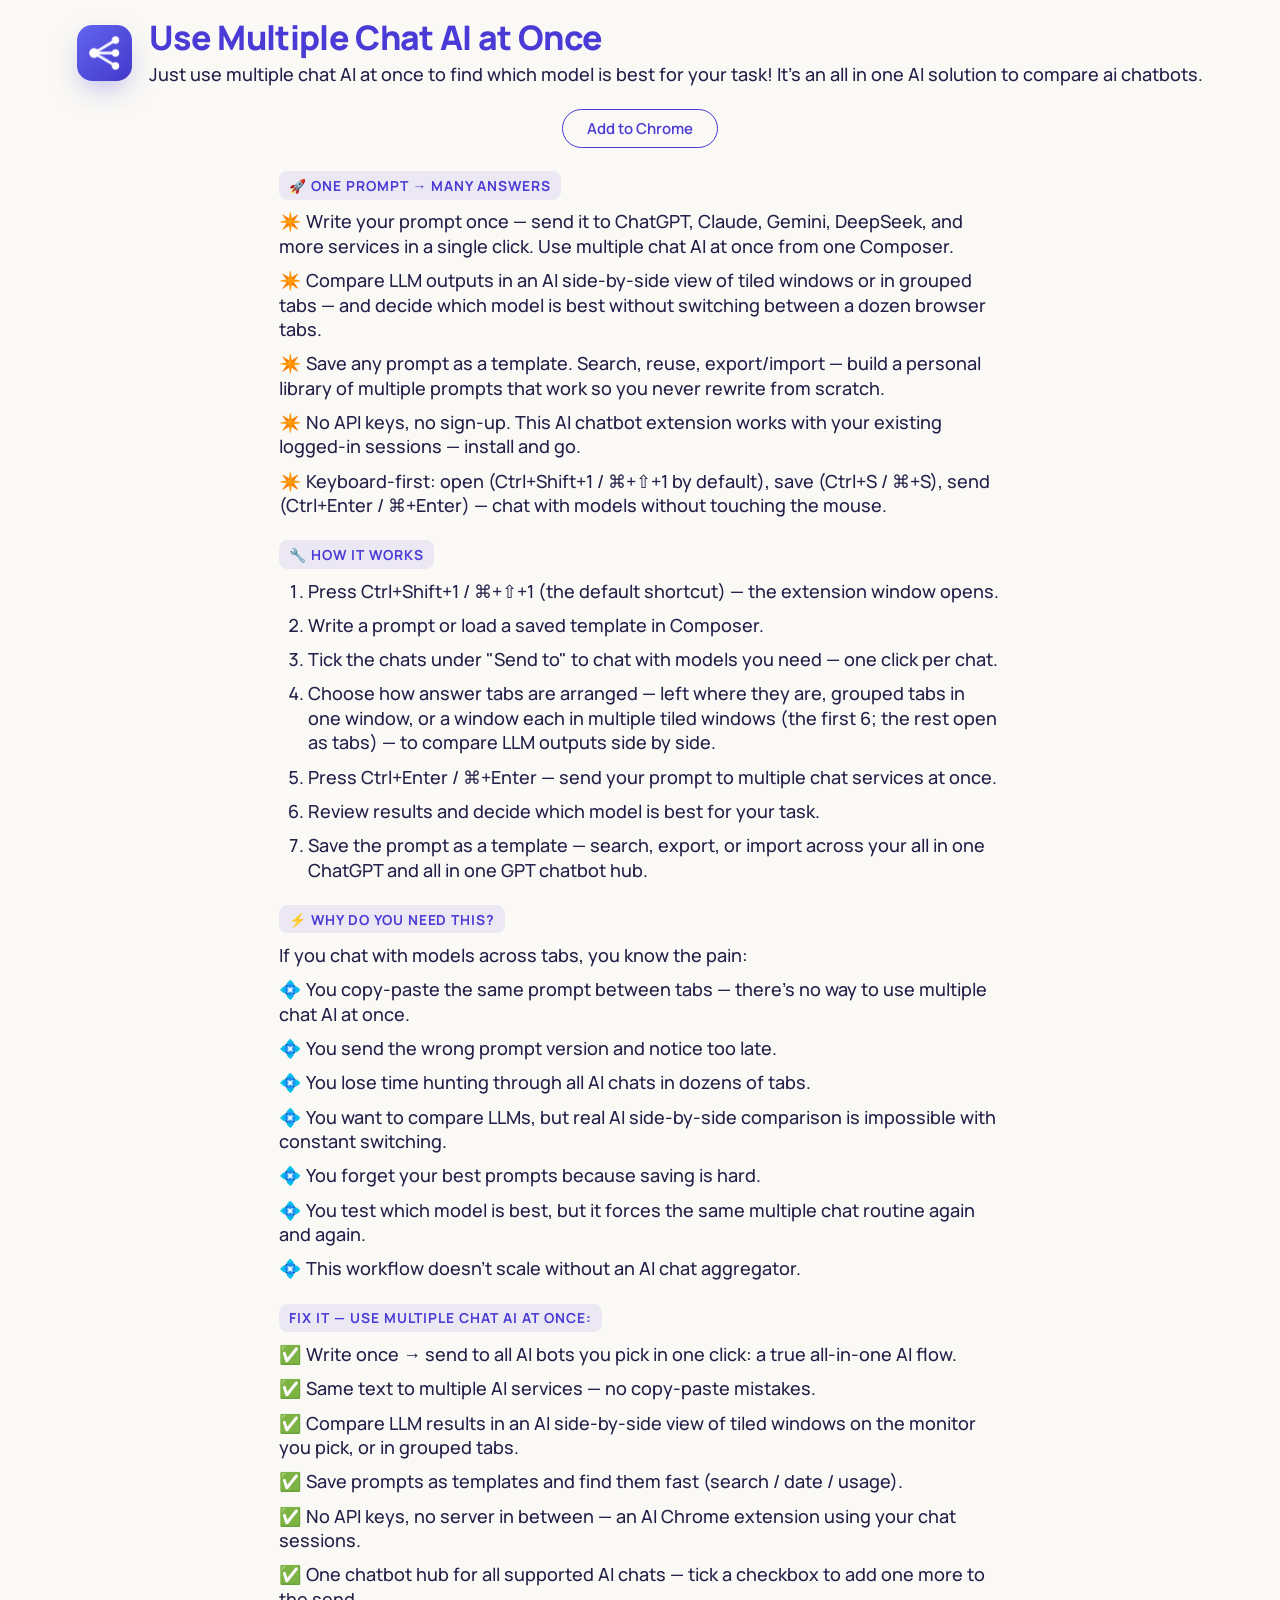
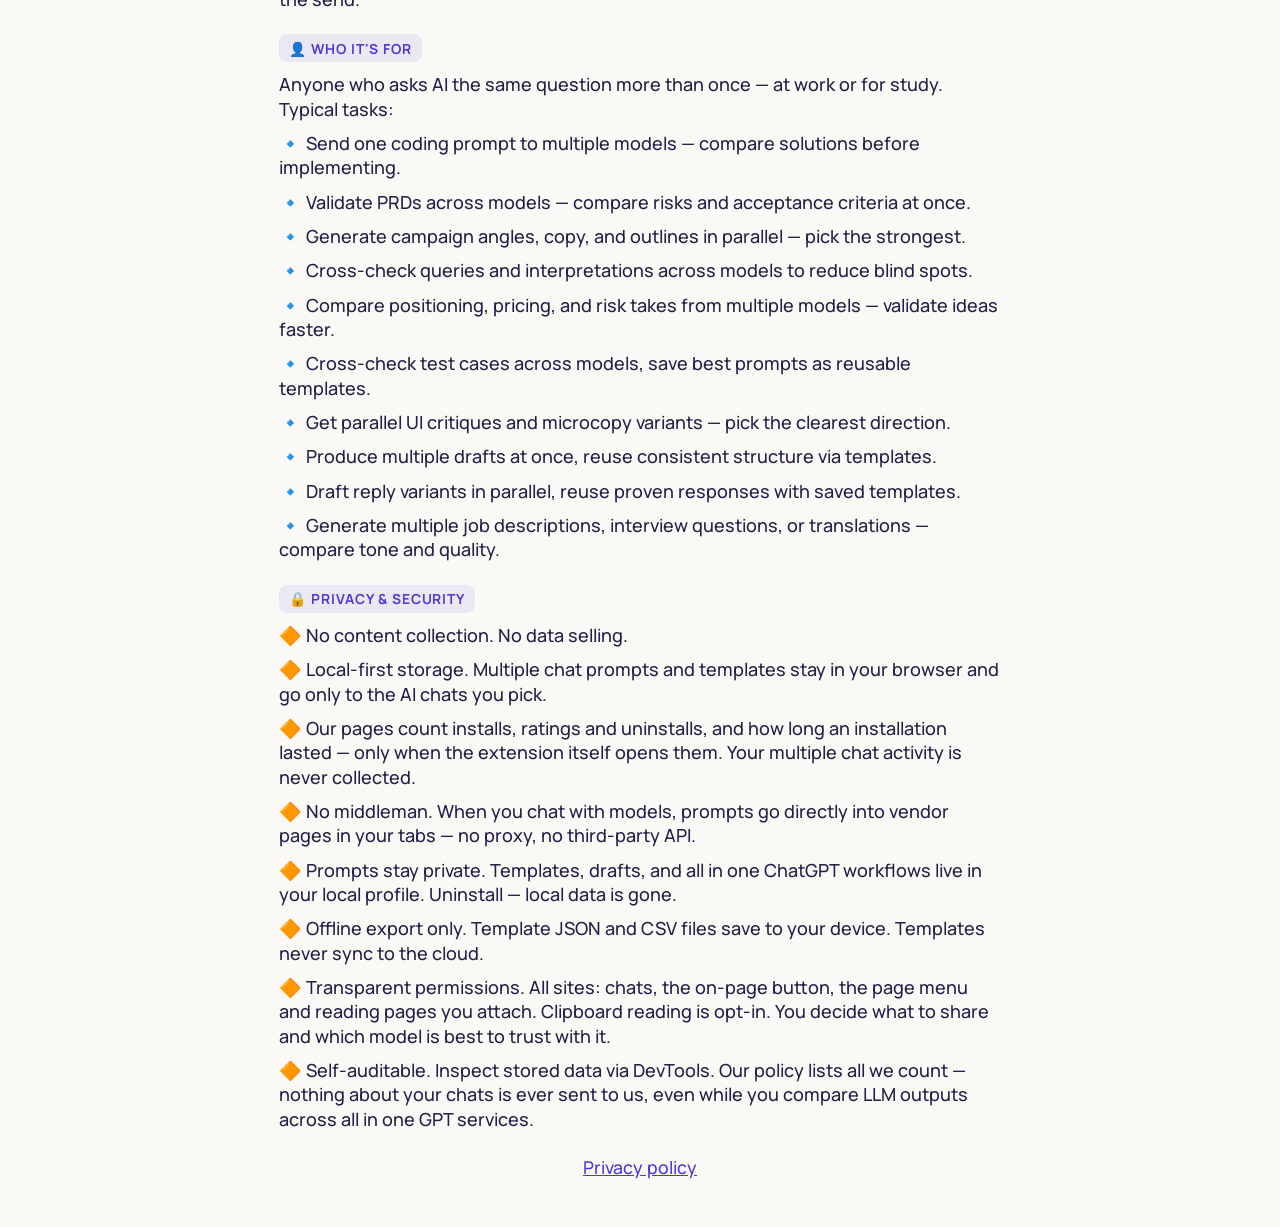
==== docs/index.html @ 63abb2b8 "docs: publish the site home page, the self-hosted font and updated pages Co-Authored-By: Claude Opus" ====
<!DOCTYPE html>
<!-- Generated from the English locale of the extension. Edits made here are overwritten by the next publication. -->
<html lang="en">
<head>
<meta charset="utf-8">
<meta name="viewport" content="width=device-width, initial-scale=1">
<meta name="referrer" content="no-referrer">
<title>Use Multiple Chat AI at Once</title>
<meta name="description" content="Just use multiple chat AI at once to find which model is best for your task! It&#39;s an all in one AI solution to compare ai chatbots.">
<link rel="canonical" href="https://yesgenius.github.io/use-multiple-chat-ai-at-once/">
<link rel="icon" type="image/png" href="assets/logo.png">
<link rel="preload" href="fonts/manrope-latin.woff2" as="font" type="font/woff2" crossorigin>
<link rel="stylesheet" href="fonts/manrope.css">
<link rel="stylesheet" href="pages.css">
<link rel="stylesheet" href="home.css">
</head>
<body>
<main class="home">
  <header>
    <img class="logo" src="assets/logo.png" alt="">
    <div class="htext">
      <h1><span class="nm">Use Multiple Chat AI at Once</span></h1>
      <p class="summary">Just use multiple chat AI at once to find which model is best for your task! It&#39;s an all in one AI solution to compare ai chatbots.</p>
    </div>
  </header>
  <p class="cta-row"><a class="store-btn" href="https://chromewebstore.google.com/detail/pcpciffaliaooacnhiefjiegigjidehp?utm_source=use-multiple-chat-ai-site&amp;utm_medium=referral&amp;utm_campaign=home-store-button">Add to Chrome</a></p>
  <section>
    <h2>🚀 One prompt → many answers</h2>
    <p>✴️ Write your prompt once — send it to ChatGPT, Claude, Gemini, DeepSeek, and more services in a single click. Use multiple chat AI at once from one Composer.</p>
    <p>✴️ Compare LLM outputs in an AI side-by-side view of tiled windows or in grouped tabs — and decide which model is best without switching between a dozen browser tabs.</p>
    <p>✴️ Save any prompt as a template. Search, reuse, export/import — build a personal library of multiple prompts that work so you never rewrite from scratch.</p>
    <p>✴️ No API keys, no sign-up. This AI chatbot extension works with your existing logged-in sessions — install and go.</p>
    <p>✴️ Keyboard-first: open (Ctrl+Shift+1 / ⌘+⇧+1 by default), save (Ctrl+S / ⌘+S), send (Ctrl+Enter / ⌘+Enter) — chat with models without touching the mouse.</p>
  </section>
  <section>
    <h2>🔧 How it works</h2>
    <ol start="1">
      <li>Press Ctrl+Shift+1 / ⌘+⇧+1 (the default shortcut) — the extension window opens.</li>
      <li>Write a prompt or load a saved template in Composer.</li>
      <li>Tick the chats under &quot;Send to&quot; to chat with models you need — one click per chat.</li>
      <li>Choose how answer tabs are arranged — left where they are, grouped tabs in one window, or a window each in multiple tiled windows (the first 6; the rest open as tabs) — to compare LLM outputs side by side.</li>
      <li>Press Ctrl+Enter / ⌘+Enter — send your prompt to multiple chat services at once.</li>
      <li>Review results and decide which model is best for your task.</li>
      <li>Save the prompt as a template — search, export, or import across your all in one ChatGPT and all in one GPT chatbot hub.</li>
    </ol>
  </section>
  <section>
    <h2>⚡ Why do you need this?</h2>
    <p>If you chat with models across tabs, you know the pain:</p>
    <p>💠 You copy-paste the same prompt between tabs — there&#39;s no way to use multiple chat AI at once.</p>
    <p>💠 You send the wrong prompt version and notice too late.</p>
    <p>💠 You lose time hunting through all AI chats in dozens of tabs.</p>
    <p>💠 You want to compare LLMs, but real AI side-by-side comparison is impossible with constant switching.</p>
    <p>💠 You forget your best prompts because saving is hard.</p>
    <p>💠 You test which model is best, but it forces the same multiple chat routine again and again.</p>
    <p>💠 This workflow doesn&#39;t scale without an AI chat aggregator.</p>
  </section>
  <section>
    <h2>Fix it — use multiple chat AI at once:</h2>
    <p>✅ Write once → send to all AI bots you pick in one click: a true all-in-one AI flow.</p>
    <p>✅ Same text to multiple AI services — no copy-paste mistakes.</p>
    <p>✅ Compare LLM results in an AI side-by-side view of tiled windows on the monitor you pick, or in grouped tabs.</p>
    <p>✅ Save prompts as templates and find them fast (search / date / usage).</p>
    <p>✅ No API keys, no server in between — an AI Chrome extension using your chat sessions.</p>
    <p>✅ One chatbot hub for all supported AI chats — tick a checkbox to add one more to the send.</p>
  </section>
  <section>
    <h2>👤 Who it&#39;s for</h2>
    <p>Anyone who asks AI the same question more than once — at work or for study. Typical tasks:</p>
    <p>🔹 Send one coding prompt to multiple models — compare solutions before implementing.</p>
    <p>🔹 Validate PRDs across models — compare risks and acceptance criteria at once.</p>
    <p>🔹 Generate campaign angles, copy, and outlines in parallel — pick the strongest.</p>
    <p>🔹 Cross-check queries and interpretations across models to reduce blind spots.</p>
    <p>🔹 Compare positioning, pricing, and risk takes from multiple models — validate ideas faster.</p>
    <p>🔹 Cross-check test cases across models, save best prompts as reusable templates.</p>
    <p>🔹 Get parallel UI critiques and microcopy variants — pick the clearest direction.</p>
    <p>🔹 Produce multiple drafts at once, reuse consistent structure via templates.</p>
    <p>🔹 Draft reply variants in parallel, reuse proven responses with saved templates.</p>
    <p>🔹 Generate multiple job descriptions, interview questions, or translations — compare tone and quality.</p>
  </section>
  <section>
    <h2>🔒 Privacy &amp; security</h2>
    <p>🔶 No content collection. No data selling.</p>
    <p>🔶 Local-first storage. Multiple chat prompts and templates stay in your browser and go only to the AI chats you pick.</p>
    <p>🔶 Our pages count installs, ratings and uninstalls, and how long an installation lasted — only when the extension itself opens them. Your multiple chat activity is never collected.</p>
    <p>🔶 No middleman. When you chat with models, prompts go directly into vendor pages in your tabs — no proxy, no third-party API.</p>
    <p>🔶 Prompts stay private. Templates, drafts, and all in one ChatGPT workflows live in your local profile. Uninstall — local data is gone.</p>
    <p>🔶 Offline export only. Template JSON and CSV files save to your device. Templates never sync to the cloud.</p>
    <p>🔶 Transparent permissions. All sites: chats, the on-page button, the page menu and reading pages you attach. Clipboard reading is opt-in. You decide what to share and which model is best to trust with it.</p>
    <p>🔶 Self-auditable. Inspect stored data via DevTools. Our policy lists all we count — nothing about your chats is ever sent to us, even while you compare LLM outputs across all in one GPT services.</p>
  </section>
  <footer class="footer">
    <p><a href="privacy.html">Privacy policy</a></p>
  </footer>
</main>
</body>
</html>
---- docs/fonts/manrope.css ----
/*
 * Manrope, served by the site itself, for every page of the site.
 *
 * The typeface is distributed under the SIL Open Font License, Version 1.1;
 * the licence travels with it in OFL.txt beside this file.
 *
 * The six subsets are the files the public font service answered with, when
 * this copy was made, for Manrope at weights 400, 500, 600, 700 and 800 with
 * swap display, copied byte for byte. That answer held one rule per subset and
 * weight, and every weight of a subset named the same file: each file is
 * variable and carries every weight. So each subset is declared here once, over
 * the weight range 400–800. Subsets follow the order of that answer, and each
 * character range is copied from it as written, overlaps included, so this copy
 * covers no less than that answer did. The service may change its answer
 * later; this copy does not follow it. The browser downloads only the subsets
 * whose range holds a character of the page.
 */

/* cyrillic-ext */
@font-face {
  font-family: 'Manrope';
  font-style: normal;
  font-weight: 400 800;
  font-display: swap;
  src: url(manrope-cyrillic-ext.woff2) format('woff2');
  unicode-range: U+0460-052F, U+1C80-1C8A, U+20B4, U+2DE0-2DFF, U+A640-A69F, U+FE2E-FE2F;
}
/* cyrillic */
@font-face {
  font-family: 'Manrope';
  font-style: normal;
  font-weight: 400 800;
  font-display: swap;
  src: url(manrope-cyrillic.woff2) format('woff2');
  unicode-range: U+0301, U+0400-045F, U+0490-0491, U+04B0-04B1, U+2116;
}
/* greek */
@font-face {
  font-family: 'Manrope';
  font-style: normal;
  font-weight: 400 800;
  font-display: swap;
  src: url(manrope-greek.woff2) format('woff2');
  unicode-range: U+0370-0377, U+037A-037F, U+0384-038A, U+038C, U+038E-03A1, U+03A3-03FF;
}
/* vietnamese */
@font-face {
  font-family: 'Manrope';
  font-style: normal;
  font-weight: 400 800;
  font-display: swap;
  src: url(manrope-vietnamese.woff2) format('woff2');
  unicode-range: U+0102-0103, U+0110-0111, U+0128-0129, U+0168-0169, U+01A0-01A1, U+01AF-01B0, U+0300-0301, U+0303-0304, U+0308-0309, U+0323, U+0329, U+1EA0-1EF9, U+20AB;
}
/* latin-ext */
@font-face {
  font-family: 'Manrope';
  font-style: normal;
  font-weight: 400 800;
  font-display: swap;
  src: url(manrope-latin-ext.woff2) format('woff2');
  unicode-range: U+0100-02BA, U+02BD-02C5, U+02C7-02CC, U+02CE-02D7, U+02DD-02FF, U+0304, U+0308, U+0329, U+1D00-1DBF, U+1E00-1E9F, U+1EF2-1EFF, U+2020, U+20A0-20AB, U+20AD-20C4, U+2113, U+2C60-2C7F, U+A720-A7FF;
}
/* latin */
@font-face {
  font-family: 'Manrope';
  font-style: normal;
  font-weight: 400 800;
  font-display: swap;
  src: url(manrope-latin.woff2) format('woff2');
  unicode-range: U+0000-00FF, U+0131, U+0152-0153, U+02BB-02BC, U+02C6, U+02DA, U+02DC, U+0304, U+0308, U+0329, U+2000-206F, U+20AC, U+2122, U+2191, U+2193, U+2212, U+2215, U+FEFF, U+FFFD;
}
---- docs/pages.css ----
/*
 * Shared stylesheet for the hosted pages (welcome / uninstall / rate-us /
 * privacy) and the site home page.
 *
 * Single source of truth for the design tokens, reset, body typography, logo,
 * the store button, and — for the card-column pages (uninstall, rate-us and
 * privacy) — the .page/.card/.form-frame/.footer/.reinstall layout. welcome.html
 * consumes only the tokens/reset/body/logo/h1 base and keeps its bespoke
 * --u-scaled layout inline under a .welcome container (it deliberately does NOT
 * reuse .page); the home page takes that base and the store button from here
 * and keeps its own layout under a .home container, in home.css.
 *
 * 'Manrope' heads the font stack but is loaded by each page, from
 * fonts/manrope.css, which the site serves itself. Where it is not loaded, the
 * rest of the stack is used.
 *
 * External page only — no extension code references this file.
 */

/* ---------- design tokens ---------- */
:root{
  --accent:#4B3BD6;
  --ink:#251f49;
  --muted:#6c6790;
  --bg:#faf9f5;
  --card:#ffffff;
}

/* ---------- reset + body ---------- */
*{ margin:0; padding:0; box-sizing:border-box; }
html,body{ background:var(--bg); }
body{
  font-family:'Manrope', -apple-system, BlinkMacSystemFont, sans-serif;
  color:var(--ink);
  min-height:100vh;
  -webkit-font-smoothing:antialiased;
}

/* ---------- shared brand primitives ---------- */
.logo{
  width:64px; height:64px; border-radius:16px;
  box-shadow:0 12px 30px -10px rgba(75,59,214,0.5); display:block;
}
h1{
  font-weight:800; letter-spacing:-0.02em;
}

/* ---------- card-column layout (uninstall + rate-us) ---------- */
.page{
  width:100%; max-width:760px; margin:0 auto;
  padding:56px 24px 72px;
  display:flex; flex-direction:column; align-items:center; gap:28px;
}

.card{
  width:100%; background:var(--card); border-radius:20px;
  border:1px solid rgba(75,59,214,0.12);
  box-shadow:0 18px 50px -20px rgba(46,33,120,0.28);
  padding:8px; overflow:hidden;
}
/* Fixed height is a compromise — a cross-origin embed can't self-size. The
   default height is sized for the uninstall form (measured empty-form content,
   tallest width of each bucket: desktop ≤540px, mobile ≤810px; +~100px headroom
   so a couple of typed answer lines fit before the iframe scrolls internally). A
   page whose embedded form differs (rate-us) overrides .form-frame height in its
   own inline <style> (see rate-us.html for that form's measured numbers). A long
   answer still scrolls the iframe internally — unavoidable for a cross-origin
   embed. */
.form-frame{
  display:block; width:100%; height:650px; border:0; border-radius:14px;
  background:var(--card);
}

.footer{ text-align:center; }
.reinstall{ margin:0; }
.reinstall-btn, .store-btn{
  display:inline-block; padding:11px 24px;
  border:1.5px solid var(--accent); border-radius:999px;
  color:var(--accent); font-weight:600; font-size:15px; line-height:1;
  text-decoration:none; transition:background-color .15s ease, color .15s ease;
}
.reinstall-btn:hover, .store-btn:hover{ background:var(--accent); color:#fff; }

@media (max-width:560px){
  .page{ padding:40px 16px 56px; }
  .form-frame{ height:950px; }
}
---- docs/home.css ----
/*
 * Stylesheet of the site home page, the page built from the store listing.
 *
 * It carries the visual language of the welcome page — the one-row header with
 * the logo, the accent name, the uppercase pill labels, the weight-500 captions
 * and the muted footer — at the same proportions of one scale unit, --u. The
 * welcome page sets that unit from a script that fits its screenshots; this page
 * runs no script and shows no screenshot, so the unit follows the window width
 * in plain CSS, between a floor that keeps the text readable on a phone and a
 * ceiling that keeps it calm on a wide screen.
 *
 * Tokens, reset, body typography, the logo shadow, the h1 weight and the store
 * button come from pages.css; the typeface comes from fonts/manrope.css. Every
 * size and colour of the design is a named custom property below; the rules
 * take them from there.
 */

/* ---------- scale and proportions ---------- */
.home{
  /* scale unit: follows the window width between a readable floor and a calm ceiling */
  --u-floor:600px;
  --u-fluid:60vw;
  --u-ceiling:800px;
  --u:clamp(var(--u-floor), var(--u-fluid), var(--u-ceiling));

  /* page column */
  --page-max-width:1480px;
  --page-side-padding:24px;
  --page-top-padding:calc(var(--u) * 0.026);
  --page-bottom-padding:calc(var(--u) * 0.06);
  --page-gap:calc(var(--u) * 0.03);

  /* header */
  --header-gap:calc(var(--u) * 0.022);
  --logo-size:calc(var(--u) * 0.072);
  --logo-radius:calc(var(--u) * 0.02);
  --heading-column-gap:calc(var(--u) * 0.008);
  --title-size:calc(var(--u) * 0.044);
  --title-line-height:1.06;

  /* captions: the summary and every line of a section */
  --caption-size:calc(var(--u) * 0.0235);
  --caption-line-height:1.35;
  --caption-weight:500;

  /* sections */
  --section-measure:40em;
  --section-gap:calc(var(--u) * 0.013);
  --list-indent:1.6em;

  /* section heading: the welcome pill label */
  --label-size:calc(var(--u) * 0.018);
  --label-weight:700;
  --label-tracking:0.07em;
  --label-tint:rgba(75,59,214,0.09);
  --label-radius:calc(var(--u) * 0.011);
  --label-padding-block:calc(var(--u) * 0.006);
  --label-padding-inline:calc(var(--u) * 0.013);

  /* footer */
  --footer-size:calc(var(--u) * 0.023);
  --footer-line-height:1.5;
  --footer-weight:500;
  --footer-measure:32em;
}

/* ---------- page column ---------- */
.home{
  width:100%; max-width:var(--page-max-width); margin:0 auto;
  padding:var(--page-top-padding) var(--page-side-padding) var(--page-bottom-padding);
  display:flex; flex-direction:column; align-items:center;
  gap:var(--page-gap);
}

/* ---------- header (single compact row) ---------- */
.home header{
  display:flex; align-items:center; justify-content:center;
  gap:var(--header-gap); text-align:left;
}
.home .logo{
  flex:0 0 auto;
  width:var(--logo-size); height:var(--logo-size);
  border-radius:var(--logo-radius);
}
.home .htext{
  display:flex; flex-direction:column; align-items:flex-start;
  gap:var(--heading-column-gap);
}
.home h1{ font-size:var(--title-size); line-height:var(--title-line-height); }
.home h1 .nm{ color:var(--accent); }

/* ---------- captions ---------- */
.home .summary,
.home section p,
.home section li{
  font-size:var(--caption-size); line-height:var(--caption-line-height);
  color:var(--ink); font-weight:var(--caption-weight);
}
.home a{ color:var(--accent); }
/* An address of the listing, shown as a link, has no break point of its own;
   it may break anywhere rather than push the column wider than a phone. */
.home .summary a,
.home section a{ overflow-wrap:anywhere; }

/* ---------- sections: a centred column, read from the left ---------- */
.home section{
  width:100%; max-width:var(--section-measure);
  font-size:var(--caption-size);
  display:flex; flex-direction:column; align-items:flex-start; text-align:left;
  gap:var(--section-gap);
}
.home section ol{
  display:flex; flex-direction:column; gap:var(--section-gap);
  padding-left:var(--list-indent);
}
.home h2{
  font-size:var(--label-size); font-weight:var(--label-weight);
  letter-spacing:var(--label-tracking); text-transform:uppercase;
  color:var(--accent); white-space:normal;
  background:var(--label-tint); border-radius:var(--label-radius);
  padding:var(--label-padding-block) var(--label-padding-inline);
}

/* ---------- footer ---------- */
.home .footer p{
  font-size:var(--footer-size); line-height:var(--footer-line-height);
  color:var(--muted); font-weight:var(--footer-weight);
  max-width:var(--footer-measure);
}

/* On narrow screens the header stacks, centred, as the welcome page does. */
@media (max-width:560px){
  .home header{ flex-direction:column; text-align:center; }
  .home .htext{ align-items:center; }
}
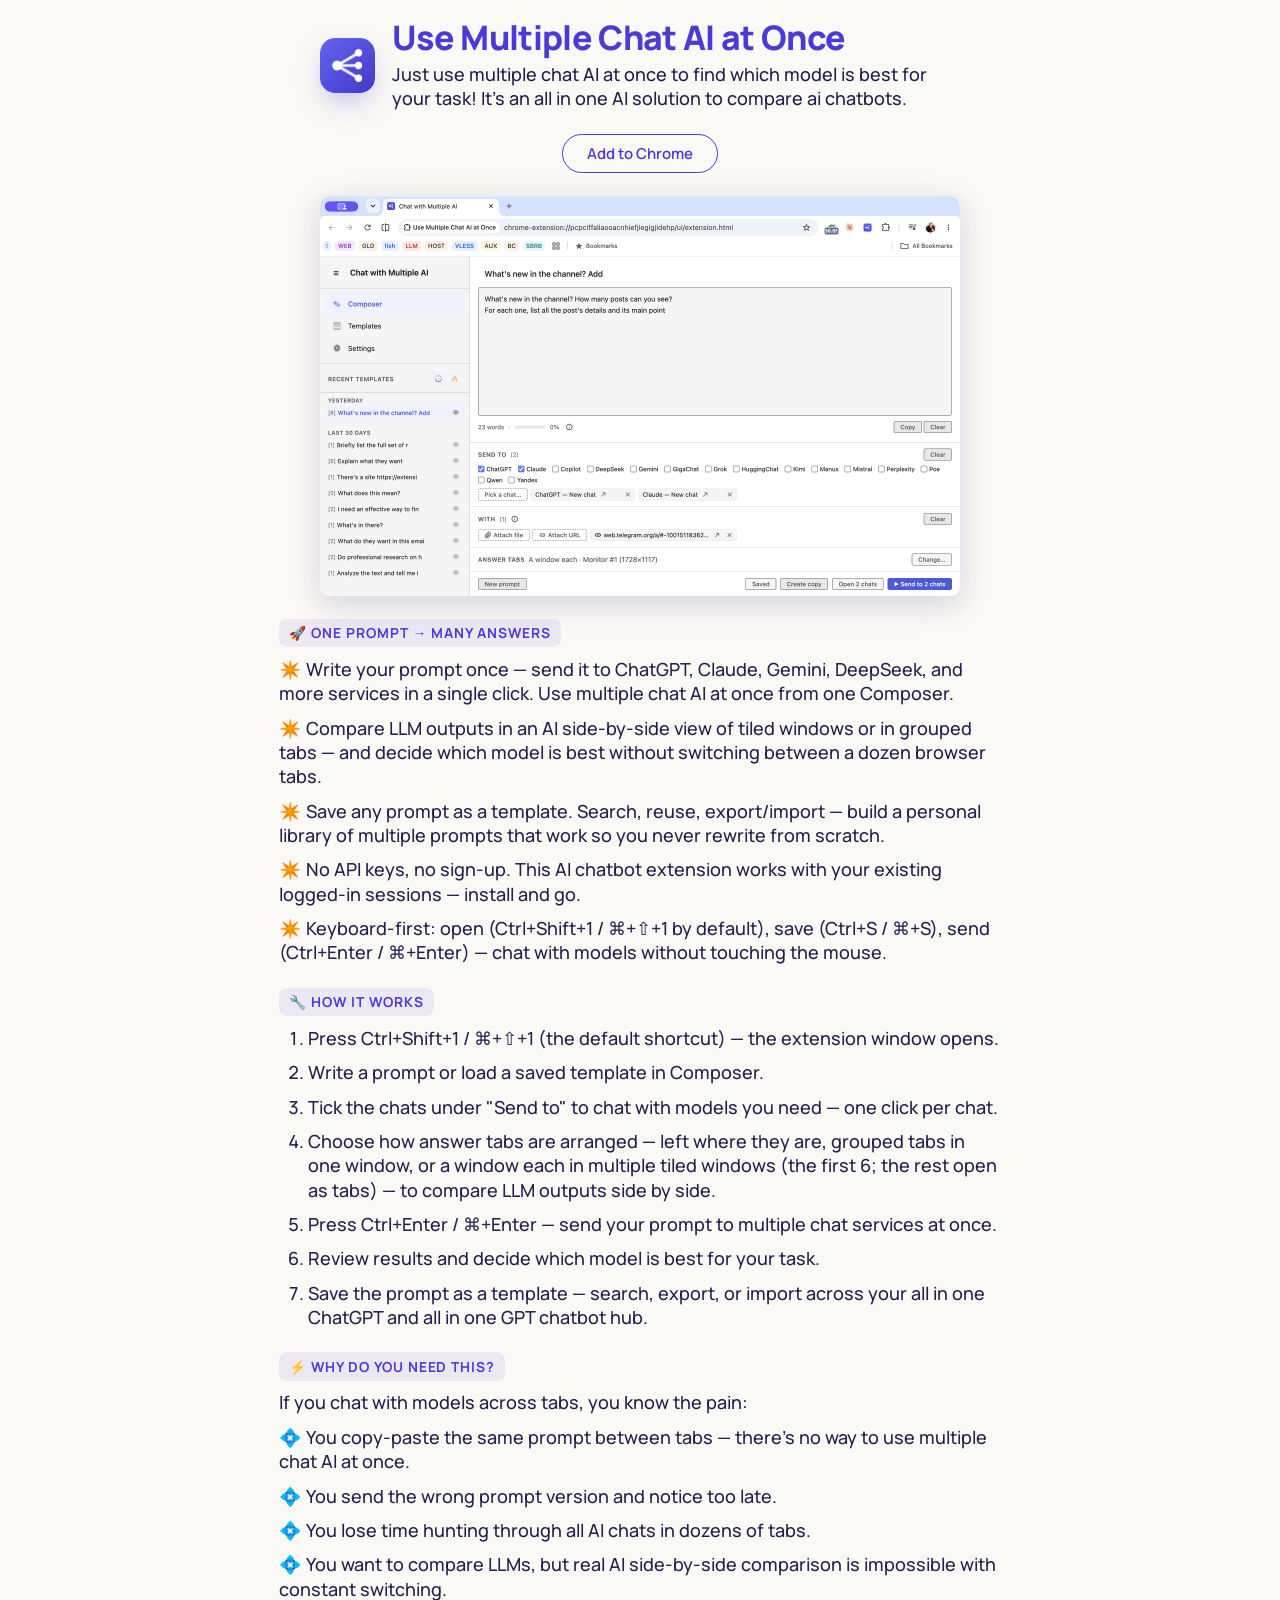
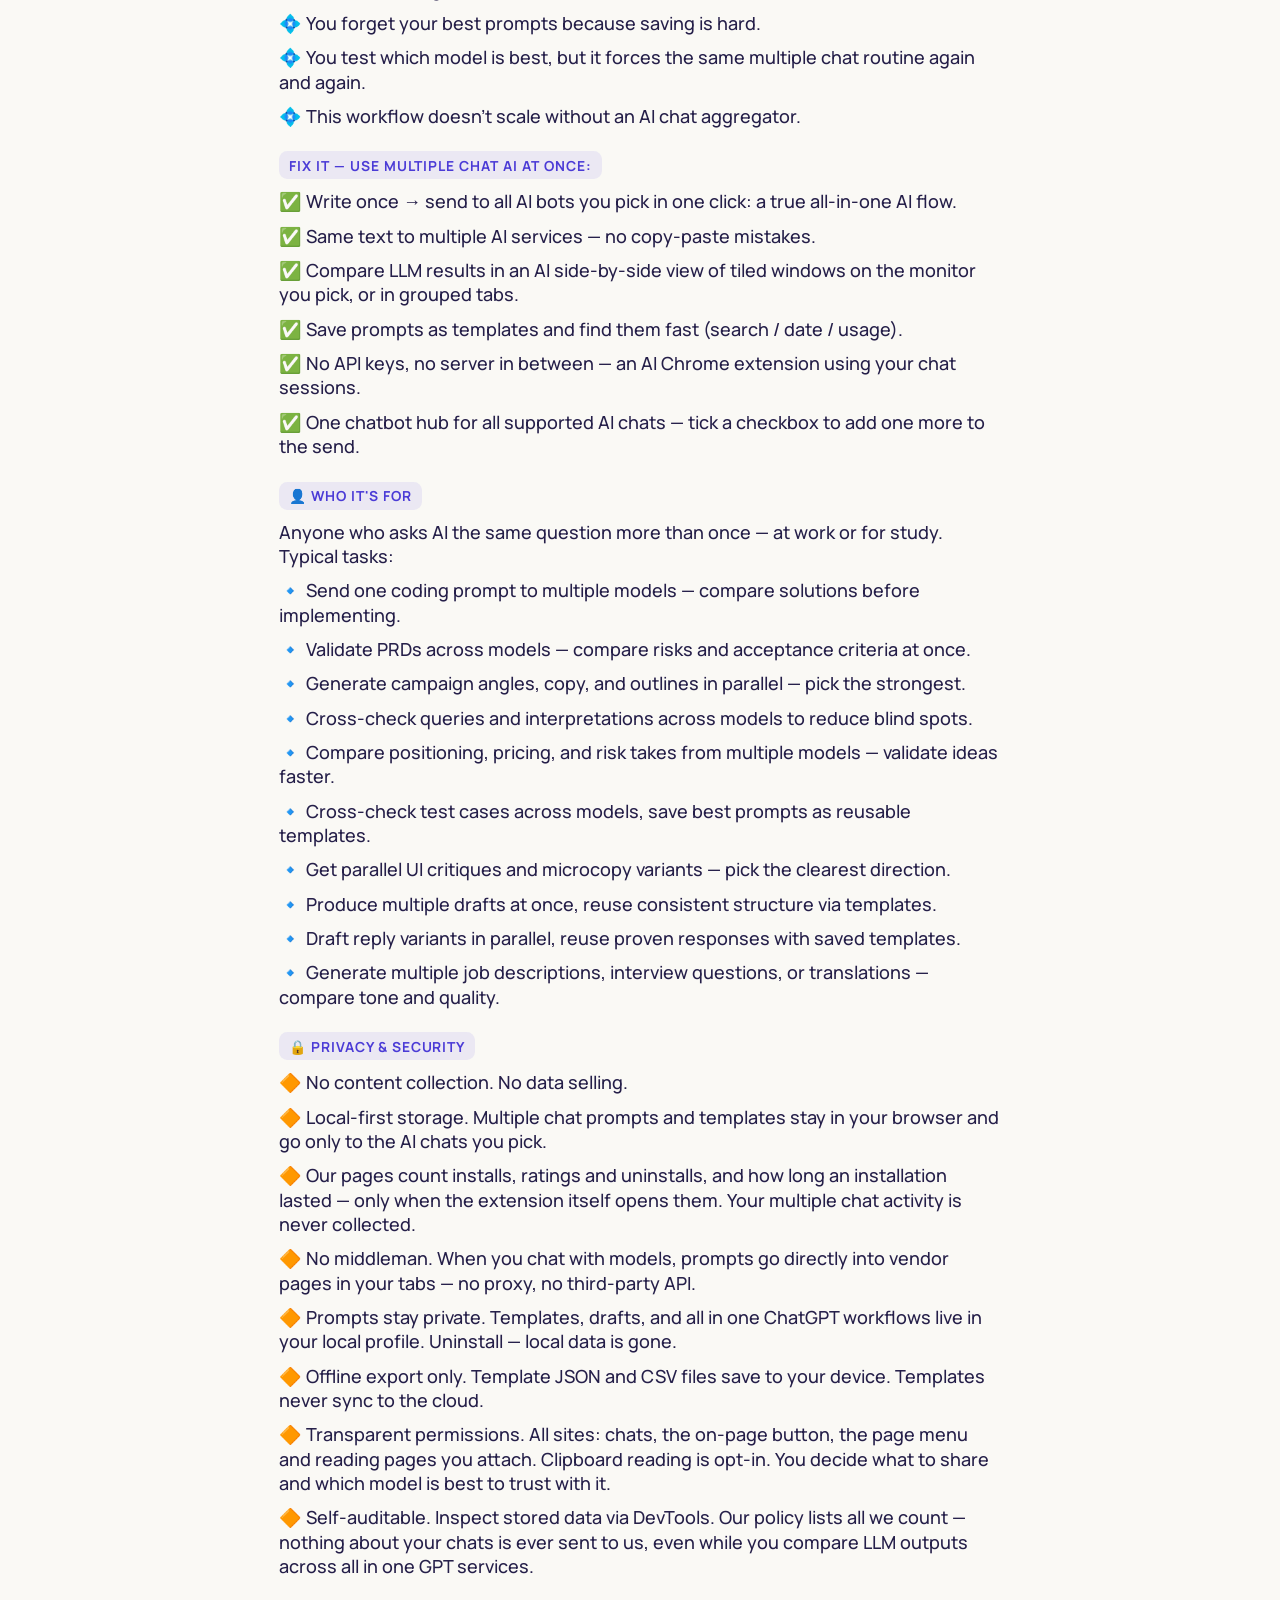
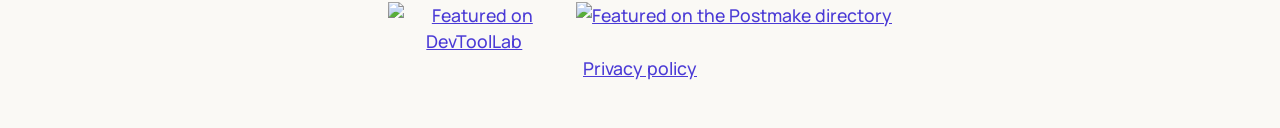
==== commit 87d472b4: "Publish pages: home page screenshot, directory badges, privacy update Co-Authored-By: Claude Opus 5." ====
--- a/docs/index.html
+++ b/docs/index.html
@@ -24,6 +24,12 @@
     </div>
   </header>
   <p class="cta-row"><a class="store-btn" href="https://chromewebstore.google.com/detail/pcpciffaliaooacnhiefjiegigjidehp?utm_source=use-multiple-chat-ai-site&amp;utm_medium=referral&amp;utm_campaign=home-store-button">Add to Chrome</a></p>
+  <figure class="shot">
+    <button type="button" popovertarget="screenshot" title="Open the screenshot full screen"><img src="assets/banner2.png" alt="The extension window: a prompt in the Composer, two chats ticked under Send to, and the button that sends the prompt to both." width="1280" height="800"></button>
+  </figure>
+  <div class="lightbox" id="screenshot" popover>
+    <button type="button" popovertarget="screenshot" popovertargetaction="hide" aria-label="Close the full-screen screenshot"><img src="assets/banner2.png" alt="" width="1280" height="800" loading="lazy"></button>
+  </div>
   <section>
     <h2>🚀 One prompt → many answers</h2>
     <p>✴️ Write your prompt once — send it to ChatGPT, Claude, Gemini, DeepSeek, and more services in a single click. Use multiple chat AI at once from one Composer.</p>
@@ -90,6 +96,10 @@
     <p>🔶 Self-auditable. Inspect stored data via DevTools. Our policy lists all we count — nothing about your chats is ever sent to us, even while you compare LLM outputs across all in one GPT services.</p>
   </section>
   <footer class="footer">
+    <p class="badges">
+      <a href="https://devtoollab.com/ai-tools" target="_blank"><img src="https://devtoollab.com/badges/featured-on-devtoollab.svg" alt="Featured on DevToolLab" width="180" height="56" /></a>
+      <a href="https://postmake.io/submit" target="_blank" rel="noopener"><img src="https://postmake.io/postmake_badge_light.png" alt="Featured on the Postmake directory" width="240" /></a>
+    </p>
     <p><a href="privacy.html">Privacy policy</a></p>
   </footer>
 </main>
--- a/docs/home.css
+++ b/docs/home.css
@@ -5,7 +5,7 @@
  * the logo, the accent name, the uppercase pill labels, the weight-500 captions
  * and the muted footer — at the same proportions of one scale unit, --u. The
  * welcome page sets that unit from a script that fits its screenshots; this page
- * runs no script and shows no screenshot, so the unit follows the window width
+ * runs no script, so the unit follows the window width
  * in plain CSS, between a floor that keeps the text readable on a phone and a
  * ceiling that keeps it calm on a wide screen.
  *
@@ -62,6 +62,15 @@
   --footer-line-height:1.5;
   --footer-weight:500;
   --footer-measure:32em;
+  --badge-height:calc(var(--u) * 0.07);
+  --badge-gap:calc(var(--u) * 0.02);
+
+  /* screenshot and its full-window view */
+  --shot-radius:calc(var(--u) * 0.012);
+  --shot-shadow:0 calc(var(--u) * 0.01) calc(var(--u) * 0.04) rgba(40, 30, 120, 0.18);
+  --lightbox-backdrop:rgba(15, 12, 40, 0.88);
+  --lightbox-margin:4vmin;
+  --lightbox-layer:1000;
 }
 
 /* ---------- page column ---------- */
@@ -73,8 +82,11 @@
 }
 
 /* ---------- header (single compact row) ---------- */
+/* The header takes the width of the text column, so the logo, the name and
+   the summary line up with the sections below instead of overhanging them. */
 .home header{
-  display:flex; align-items:center; justify-content:center;
+  display:flex; align-items:center; justify-content:flex-start;
+  width:100%; max-width:var(--section-measure);
   gap:var(--header-gap); text-align:left;
 }
 .home .logo{
@@ -128,6 +140,40 @@
   max-width:var(--footer-measure);
 }
 
+/* ---------- screenshot ---------- */
+.home .shot{ width:100%; max-width:var(--section-measure); margin:0; }
+.home .shot button,
+.home .lightbox button{ display:block; margin:0; padding:0; border:0; background:none; font:inherit; }
+.home .shot button{ width:100%; cursor:zoom-in; }
+.home .shot img{
+  display:block; width:100%; height:auto;
+  border-radius:var(--shot-radius); box-shadow:var(--shot-shadow);
+}
+
+/* Full-window view: a popover the browser shows over everything and closes on Escape. */
+.home .lightbox{
+  position:fixed; inset:0; width:100%; height:100%; max-width:none; max-height:none;
+  margin:0; padding:0; border:0; background:var(--lightbox-backdrop);
+}
+.home .lightbox:popover-open{ display:flex; }
+.home .lightbox button{
+  display:flex; align-items:center; justify-content:center;
+  width:100%; height:100%; cursor:zoom-out;
+}
+/* The picture fills the window, minus a margin, at its own proportions. */
+.home .lightbox img{
+  width:calc(100vw - 2 * var(--lightbox-margin));
+  height:calc(100dvh - 2 * var(--lightbox-margin));
+  object-fit:contain;
+}
+
+/* Directory badges: one row, one height, whatever size each directory drew. */
+.home .footer .badges{
+  display:flex; flex-wrap:wrap; justify-content:center; align-items:center;
+  gap:var(--badge-gap); max-width:none;
+}
+.home .footer .badges img{ display:block; height:var(--badge-height); width:auto; }
+
 /* On narrow screens the header stacks, centred, as the welcome page does. */
 @media (max-width:560px){
   .home header{ flex-direction:column; text-align:center; }
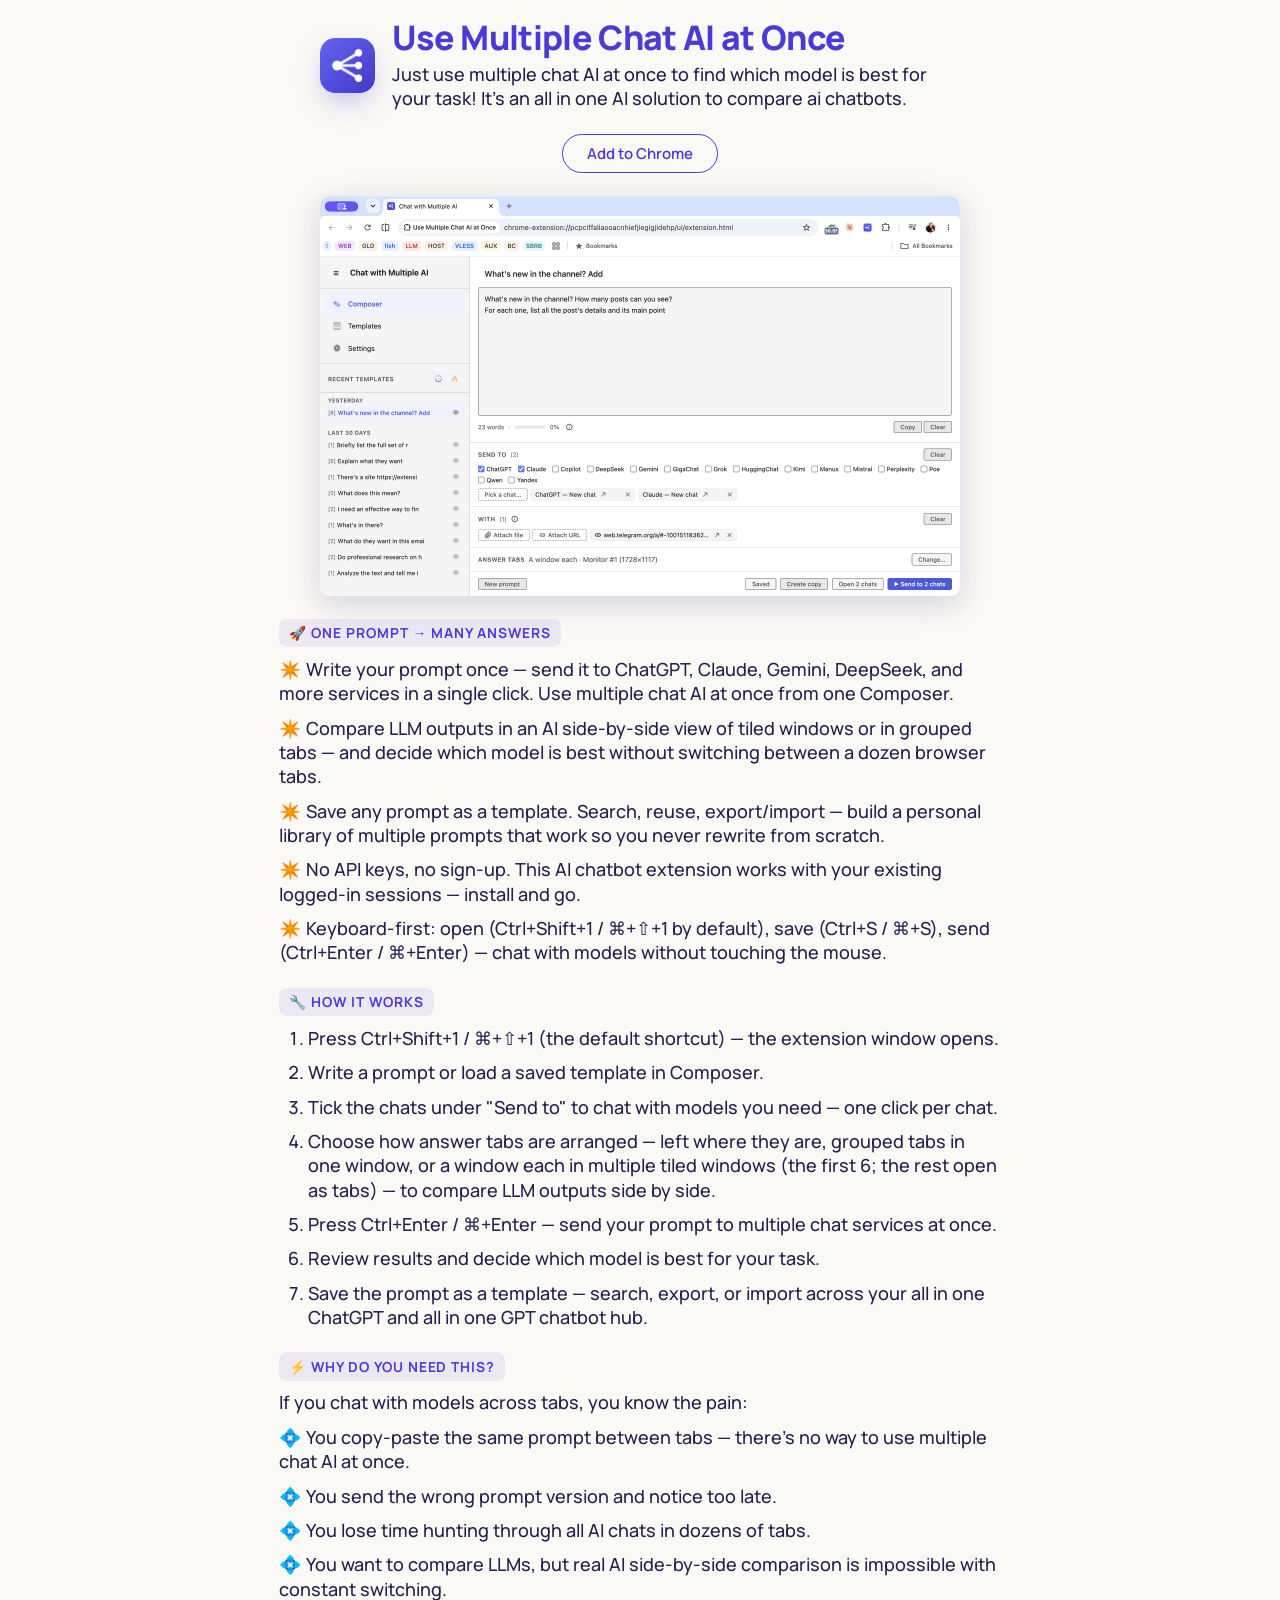
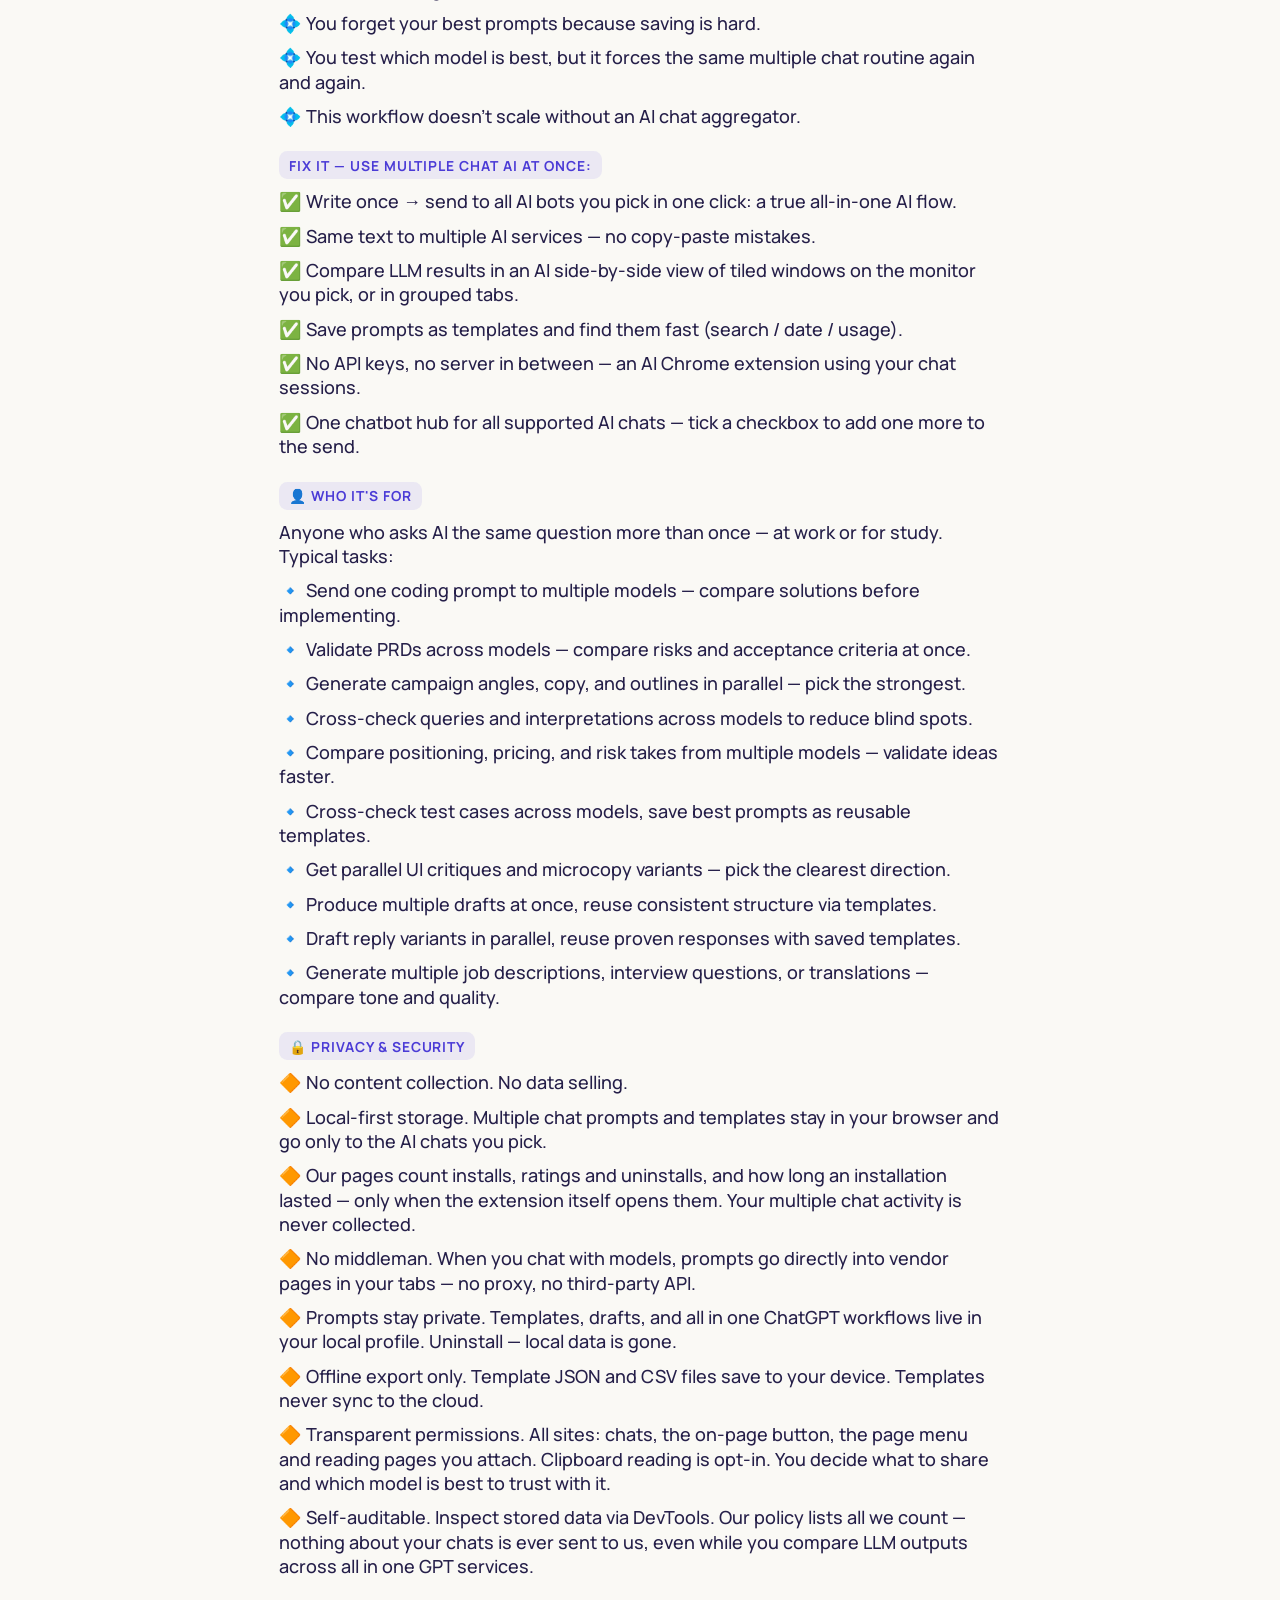
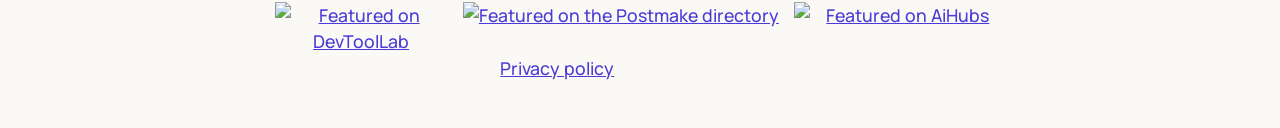
==== commit e63a3c64: "Add the AiHubs directory badge to the home page footer and privacy policy Co-Authored-By: Claude Opu" ====
--- a/docs/index.html
+++ b/docs/index.html
@@ -99,6 +99,7 @@
     <p class="badges">
       <a href="https://devtoollab.com/ai-tools" target="_blank"><img src="https://devtoollab.com/badges/featured-on-devtoollab.svg" alt="Featured on DevToolLab" width="180" height="56" /></a>
       <a href="https://postmake.io/submit" target="_blank" rel="noopener"><img src="https://postmake.io/postmake_badge_light.png" alt="Featured on the Postmake directory" width="240" /></a>
+      <a href="https://aihubs.ai" target="_blank" title="AiHubs - Discover The Best AI Tools"><img src="https://aihubs.ai/badge/featured-on-aihubs.svg" alt="Featured on AiHubs" width="220" height="56" /></a>
     </p>
     <p><a href="privacy.html">Privacy policy</a></p>
   </footer>
